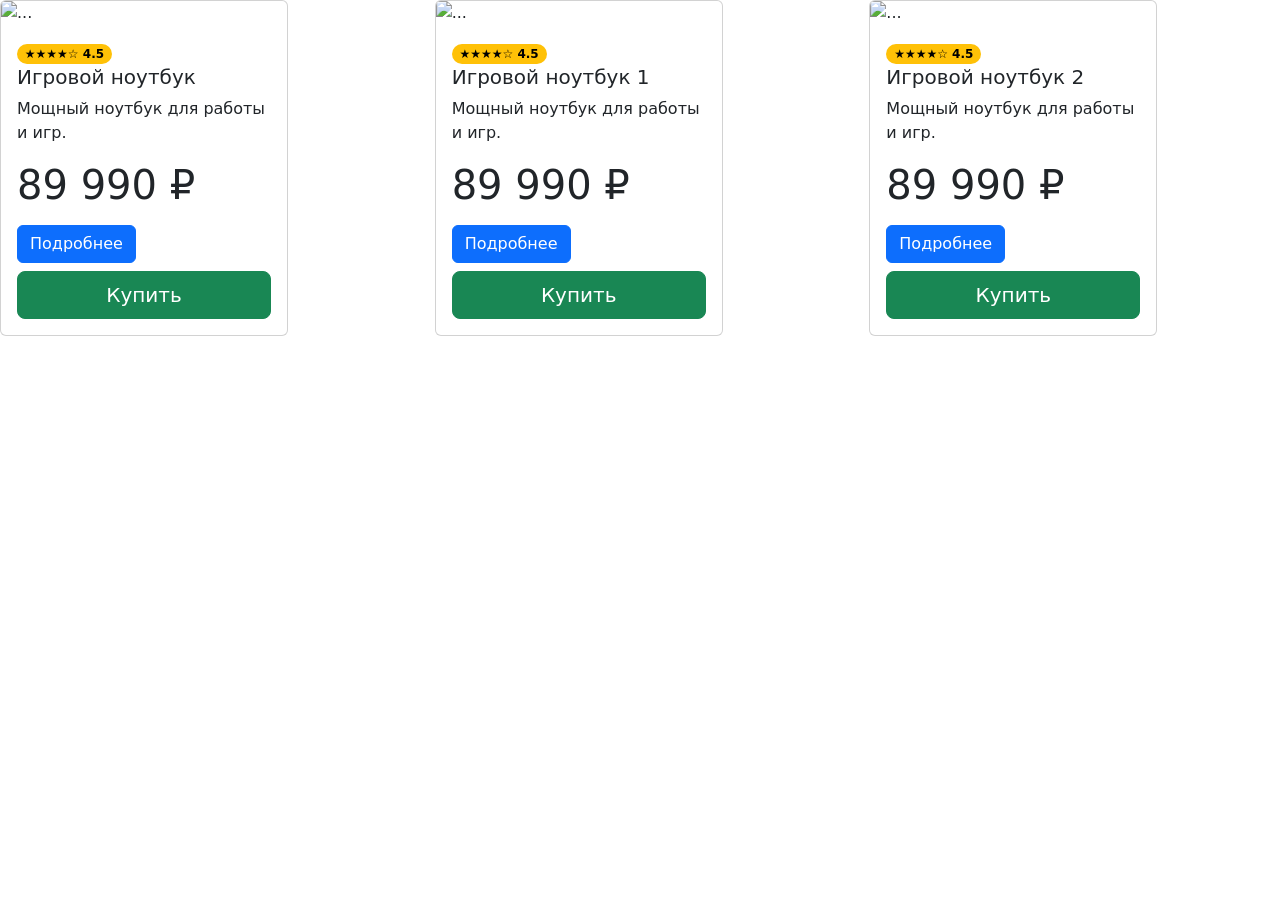
==== experiment.html @ 0403a4ef "Step 7: Bootstrap utility classes" ====
<!DOCTYPE html>
<html lang="ru">

<head>
    <meta charset="UTF-8">
    <meta name="viewport" content="width=device-width, initial-scale=1.0">
    <title>Эксперемент с Bootstrap</title>
    <link href="https://cdn.jsdelivr.net/npm/bootstrap@5.3.8/dist/css/bootstrap.min.css" rel="stylesheet" integrity="sha384-
sRIl4kxILFvY47J16cr9ZwB07vP4J8+LH7qKQnuqkuIAvNWLzeN8tE5YBujZqJLB" crossorigin="anonymous" />
</head>

<body>

    <div>
        <div class="row justify-content-center">
            <div class="col-md-6 col-lg-4 ">
                <div class="card" style="width: 18rem;">
                    <img src="https://placeholder.apptor.studio/400/300/laptop.png" class="card-img-top" alt="...">

                    <div class="card-body">
                        <span class="badge rounded-pill text-bg-warning">★★★★☆ 4.5</span>
                        <h5 class="card-title">Игровой ноутбук</h5>
                        <p class="card-text">Мощный ноутбук для работы и игр.</p>
                        <p>
                        <h1>89 990 ₽</h1>
                        </p>
                        <a href="#" class="btn btn-primary mb-2">Подробнее</a>
                        <br>
                        <button type="button" class="btn btn-success btn-lg w-100 ">Купить</button>
                    </div>

                </div>

            </div>
            <div class="col-md-6 col-lg-4 ">
                <div class="card" style="width: 18rem;">
                    <img src="https://hyperpc.ru/images/support/articles/the-best-gaming-laptops-in-2023-2024/the-best-gaming-notebook_webp.jpg" class="card-img-top" alt="...">
                    <div class="card-body">
                        <span class="badge rounded-pill text-bg-warning">★★★★☆ 4.5</span>
                        <h5 class="card-title">Игровой ноутбук 1</h5>
                        <p class="card-text">Мощный ноутбук для работы и игр.</p>
                        <p>
                        <h1>89 990 ₽</h1>
                        </p>
                        <a href="#" class="btn btn-primary mb-2">Подробнее</a>
                        <br>
                        <button type="button" class="btn btn-success btn-lg w-100 ">Купить</button>
                    </div>
                </div>
            </div>
            <div class="col-md-6 col-lg-4 ">
                <div class="card" style="width: 18rem;">
                    <img src="https://encrypted-tbn0.gstatic.com/images?q=tbn:ANd9GcR5Okw8rykJ_oRxEmiy0BNEh4nh7RBYualgOw&s" class="card-img-top" alt="...">
                    <div class="card-body">
                        <span class="badge rounded-pill text-bg-warning">★★★★☆ 4.5</span>
                        <h5 class="card-title">Игровой ноутбук 2</h5>
                        <p class="card-text">Мощный ноутбук для работы и игр.</p>
                        <p>
                        <h1>89 990 ₽</h1>
                        </p>
                        <a href="#" class="btn btn-primary mb-2">Подробнее</a>
                        <br>
                        <button type="button" class="btn btn-success btn-lg w-100 ">Купить</button>
                    </div>
                </div>
            </div>

        </div>
    </div>
    

    <script src="https://cdn.jsdelivr.net/npm/bootstrap@5.3.8/dist/js/bootstrap.bundle.min.js" integrity="sha384-
FKyoEForCGlyvwx9Hj09JcYn3nv7wiPVlz7YYwJrWVcXK/BmnVDxM+D2scQbITxI" crossorigin="anonymous"></script>
</body>

</html>
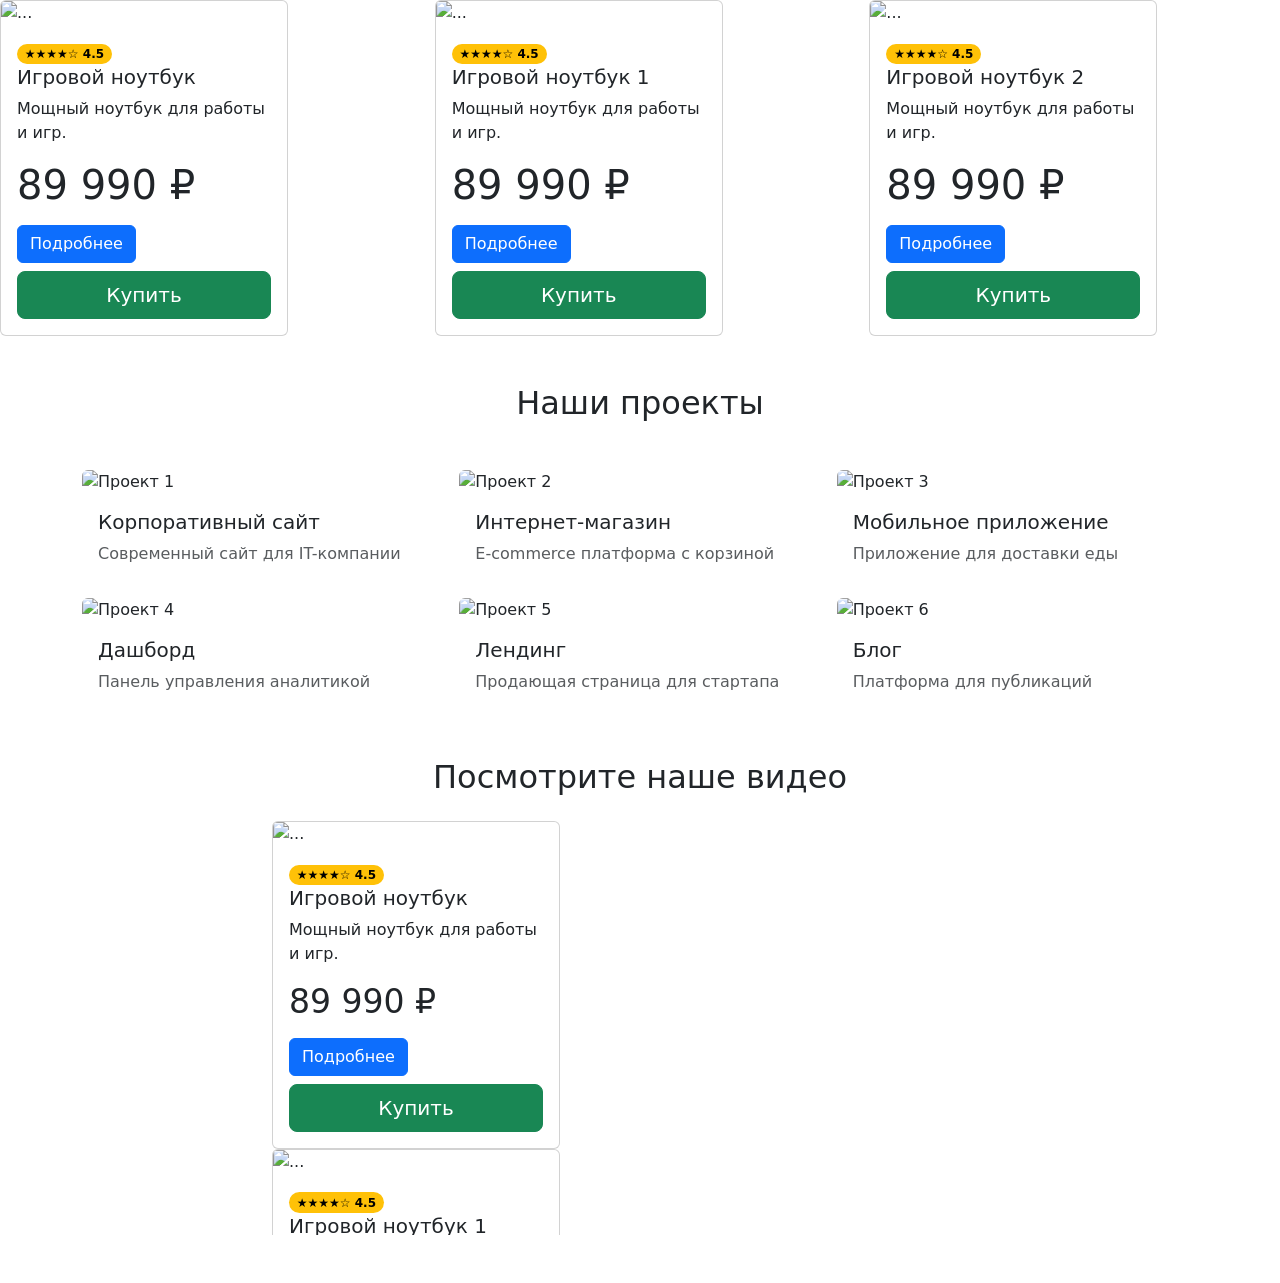
==== commit a41a2487: "Step 10: responsive images and embedded media" ====
--- a/experiment.html
+++ b/experiment.html
@@ -34,7 +34,8 @@
             </div>
             <div class="col-md-6 col-lg-4 ">
                 <div class="card" style="width: 18rem;">
-                    <img src="https://hyperpc.ru/images/support/articles/the-best-gaming-laptops-in-2023-2024/the-best-gaming-notebook_webp.jpg" class="card-img-top" alt="...">
+                    <img src="https://hyperpc.ru/images/support/articles/the-best-gaming-laptops-in-2023-2024/the-best-gaming-notebook_webp.jpg"
+                        class="card-img-top" alt="...">
                     <div class="card-body">
                         <span class="badge rounded-pill text-bg-warning">★★★★☆ 4.5</span>
                         <h5 class="card-title">Игровой ноутбук 1</h5>
@@ -50,7 +51,8 @@
             </div>
             <div class="col-md-6 col-lg-4 ">
                 <div class="card" style="width: 18rem;">
-                    <img src="https://encrypted-tbn0.gstatic.com/images?q=tbn:ANd9GcR5Okw8rykJ_oRxEmiy0BNEh4nh7RBYualgOw&s" class="card-img-top" alt="...">
+                    <img src="https://encrypted-tbn0.gstatic.com/images?q=tbn:ANd9GcR5Okw8rykJ_oRxEmiy0BNEh4nh7RBYualgOw&s"
+                        class="card-img-top" alt="...">
                     <div class="card-body">
                         <span class="badge rounded-pill text-bg-warning">★★★★☆ 4.5</span>
                         <h5 class="card-title">Игровой ноутбук 2</h5>
@@ -67,7 +69,90 @@
 
         </div>
     </div>
-    
+    <!-- Секция с галереей изображений -->
+    <div class="container my-5">
+        <h2 class="text-center mb-5">Наши проекты</h2>
+        <div class="row g-3">
+            <div class="col-12 col-sm-6 col-lg-4">
+                <div class="card border-0">
+                    <img src="https://placeholder.apptor.studio/200/200/product1.png"
+                        class="card-img-top img-fluid rounded" alt="Проект 1" />
+                    <div class="card-body">
+                        <h5 class="card-title">Корпоративный сайт</h5>
+                        <p class="card-text text-muted">
+                            Современный сайт для IT-компании
+                        </p>
+                    </div>
+                </div>
+            </div>
+            <div class="col-12 col-sm-6 col-lg-4">
+                <div class="card border-0">
+                    <img src="https://placeholder.apptor.studio/200/200/product2.png"
+                        class="card-img-top img-fluid rounded" alt="Проект 2" />
+                    <div class="card-body">
+                        <h5 class="card-title">Интернет-магазин</h5>
+                        <p class="card-text text-muted">
+                            E-commerce платформа с корзиной
+                        </p>
+                    </div>
+                </div>
+            </div>
+            <div class="col-12 col-sm-6 col-lg-4">
+                <div class="card border-0">
+                    <img src="https://placeholder.apptor.studio/200/200/product3.png"
+                        class="card-img-top img-fluid rounded" alt="Проект 3" />
+                    <div class="card-body">
+                        <h5 class="card-title">Мобильное приложение</h5>
+                        <p class="card-text text-muted">Приложение для доставки еды</p>
+                    </div>
+                </div>
+            </div>
+            <div class="col-12 col-sm-6 col-lg-4">
+                <div class="card border-0">
+                    <img src="https://placeholder.apptor.studio/200/200/product4.png"
+                        class="card-img-top img-fluid rounded" alt="Проект 4" />
+                    <div class="card-body">
+                        <h5 class="card-title">Дашборд</h5>
+                        <p class="card-text text-muted">Панель управления аналитикой</p>
+                    </div>
+                </div>
+            </div>
+            <div class="col-12 col-sm-6 col-lg-4">
+                <div class="card border-0">
+                    <img src="https://placeholder.apptor.studio/200/200/product5.png"
+                        class="card-img-top img-fluid rounded" alt="Проект 5" />
+                    <div class="card-body">
+                        <h5 class="card-title">Лендинг</h5>
+                        <p class="card-text text-muted">
+                            Продающая страница для стартапа
+                        </p>
+                    </div>
+                </div>
+            </div>
+            <div class="col-12 col-sm-6 col-lg-4">
+                <div class="card border-0">
+                    <img src="https://placeholder.apptor.studio/200/200/product6.png"
+                        class="card-img-top img-fluid rounded" alt="Проект 6" />
+                    <div class="card-body">
+                        <h5 class="card-title">Блог</h5>
+                        <p class="card-text text-muted">Платформа для публикаций</p>
+                    </div>
+                </div>
+            </div>
+        </div>
+    </div>
+    <!-- Секция с встроенным видео -->
+    <div class="container my-5">
+        <h2 class="text-center mb-4">Посмотрите наше видео</h2>
+        <div class="row justify-content-center">
+            <div class="col-lg-8">
+                <div class="ratio ratio-16x9">
+                    <iframe src="#" title="Видео презентация" allowfullscreen></iframe>
+                </div>
+            </div>
+        </div>
+    </div>
+
 
     <script src="https://cdn.jsdelivr.net/npm/bootstrap@5.3.8/dist/js/bootstrap.bundle.min.js" integrity="sha384-
 FKyoEForCGlyvwx9Hj09JcYn3nv7wiPVlz7YYwJrWVcXK/BmnVDxM+D2scQbITxI" crossorigin="anonymous"></script>
